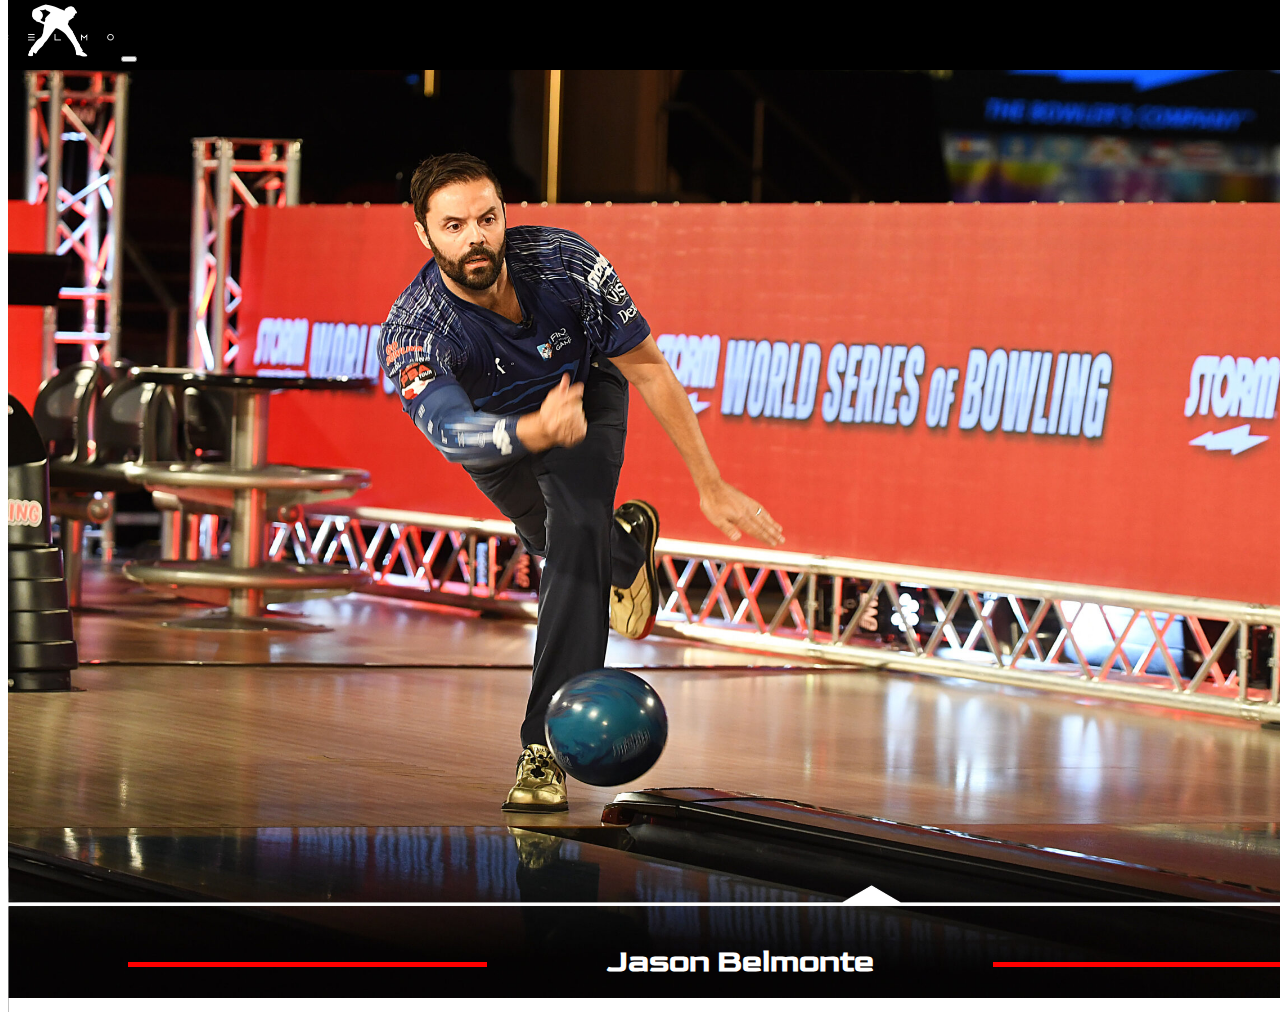
==== index.html @ c7147101 "FigmaYourLife" ====
<!doctype html>
<html lang="en">

<head>
    <meta charset="utf-8">
    <meta name="viewport" content="width=device-width, initial-scale=1">
    <title>Bootstrap demo</title>
    <link href="https://cdn.jsdelivr.net/npm/bootstrap@5.3.2/dist/css/bootstrap.min.css" rel="stylesheet"
        integrity="sha384-T3c6CoIi6uLrA9TneNEoa7RxnatzjcDSCmG1MXxSR1GAsXEV/Dwwykc2MPK8M2HN" crossorigin="anonymous">
    <link rel="stylesheet" href="./style/styles.css">
</head>

<body>

    <nav class="navbar navbar-expand-lg bg-body-tertiary">
        <div class="container-fluid black navbarSize">
            <a class="navbar-brand" href="#"><img class="logoImg" src="./assets/belmo-logo-wht.png" alt=""></a>
            <button class="navbar-toggler" type="button" data-bs-toggle="collapse" data-bs-target="#navbarNavAltMarkup"
                aria-controls="navbarNavAltMarkup" aria-expanded="false" aria-label="Toggle navigation">
                <span class="navbar-toggler-icon"></span>
            </button>
            <div class="collapse navbar-collapse" id="navbarNavAltMarkup">
                <div class="navbar-nav navbarItemSize even">
                    <a class="white underlineOut GoldMan btn" href="./interests.html">Interests</a>
                    <a class="white underlineOut GoldMan btn" href="./accomplishments.html">Accomplishments</a>
                </div>
            </div>
        </div>
    </nav>


    <div class="container-fluid width landingBG">
        <div class="row">
            <!-- <div class="col-4 col-sm-8 col-xl-10 col-xxl-12"><img src="./assets/landingpg.PNG" class="img-fluid" alt="..."></div> -->
            <div class="col"><img src="./assets/landing page.jpg"
                    class="img-fluid imgHeight" alt="..."></div>
        </div>

        <div class="row">
            <div class="col up"><img src="./assets/arrow up.png" class="img-fluid"
                    alt="..."></div>
        </div>

        <div class="row even up2">
            <div class="col"><img src="./assets/redline.PNG" class="img-fluid" alt="..."></div>
            <div class="col-5 GoldMan white">
                <h1>Jason Belmonte</h1>
            </div>
            <div class="col"><img src="./assets/redline.PNG" class="img-fluid" alt="..."></div>
        </div>
    </div>








    <script src="https://cdn.jsdelivr.net/npm/bootstrap@5.3.2/dist/js/bootstrap.bundle.min.js"
        integrity="sha384-C6RzsynM9kWDrMNeT87bh95OGNyZPhcTNXj1NW7RuBCsyN/o0jlpcV8Qyq46cDfL"
        crossorigin="anonymous"></script>
</body>

</html>
---- style/styles.css ----
@font-face {
    font-family: GoldMan;
    src: url(../assets/Goldman-Regular.ttf);
}

body {
    height: 1024px;
}

h5 {
    font-size: 36px;
}

p {
    font-size: 16px;
}

.black {
    background-color: black;
}

.landingBG {
    /* background-image: url(../assets/landing\ page.jpg); */
    background-size: cover;
    width: 1440px;
    height: 928px
}

.white {
    color: white;
}

.logoImg {
    width: 119px;
    height: 59px;
    margin-left: -10px;
}

.navbarSize {
    width: 1440px;
    height: 78px;
    margin-top: -8px;
    margin-bottom: -8px;
}

.navbarItemSize {
    width: 1319px;
    height: 96px;
    margin-left: -16px;
    font-size: 36px;
}

.underlineOut {
    text-decoration: none;
}

.GoldMan {
    font-family: "GoldMan";
}

.width {
    width: 1464px;
}

.width2 {
    width: 1440px;
}

.up {
    margin-top: -135px;
}

.even {
    display: flex;
    justify-content: space-evenly;
    align-items: center;
    text-align: center;
}



.up2 {
    margin-top: -95px;
}

.up3 {
    margin-top: -80px
}

.imgHeight {
    height: 928px;
    width: 1440px;
    opacity: 100%;
}

.center {
    text-align: center;
    display: flex;
    justify-content: center;
}

.cardup1 {
    margin-top: -900px;
}

.end {
    display: flex;
    justify-content: flex-start;
}

.borderRadius {
    border-radius: 20%;
}

.textLeft {
    text-align: left;
}

.cardImgHeight {
    height: 256px;
}

.down {
    margin-top: 16px;
}

.red {
    color: red;
}

.btn {
    color: white;
    font-size: 36px;
}

.btn:hover {
    color: red;
}
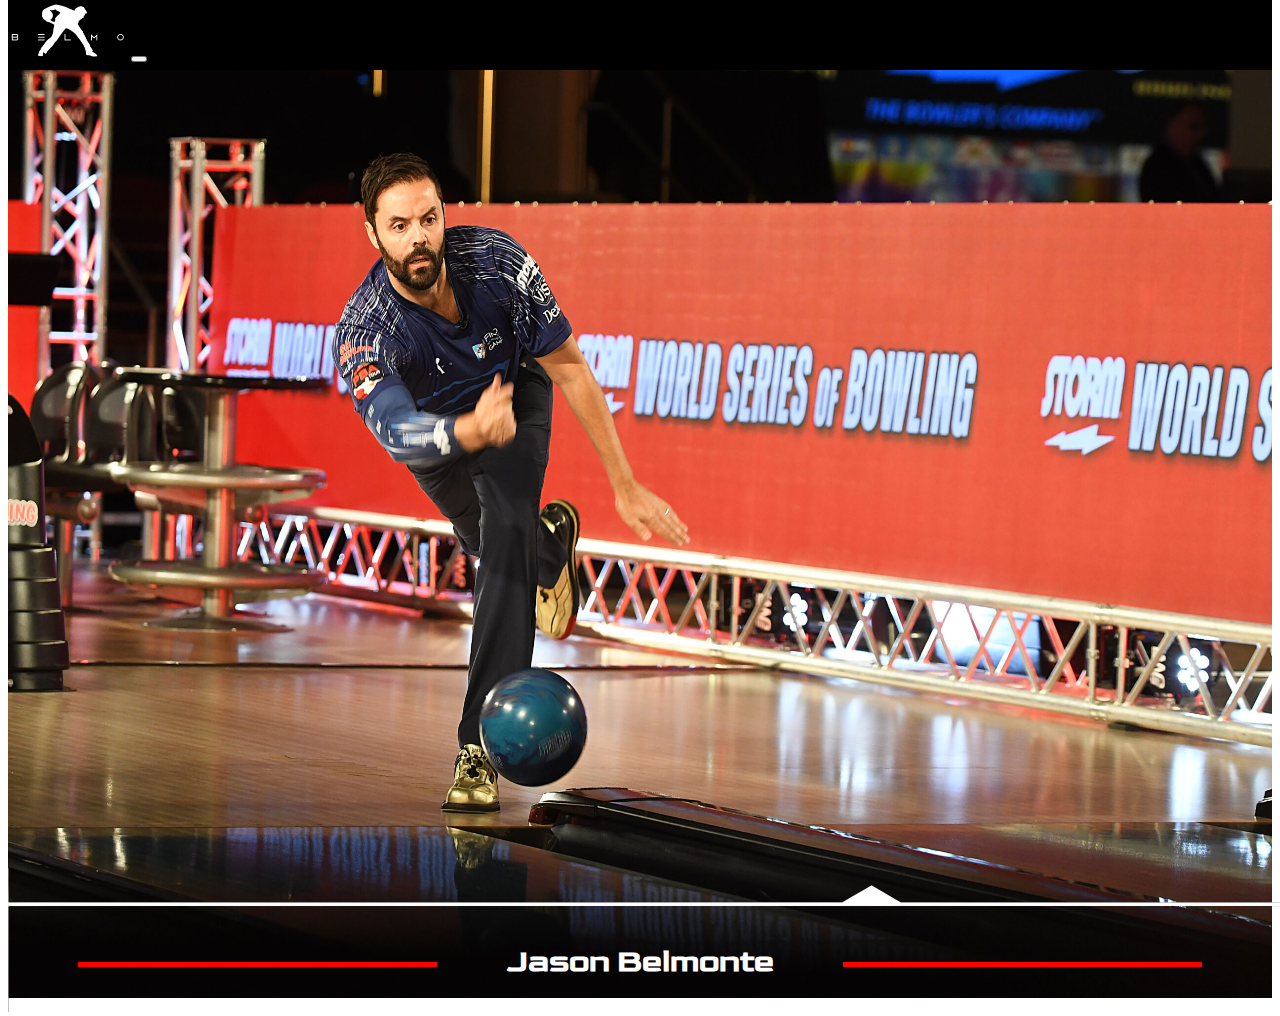
==== commit d10043d4: "comm" ====
--- a/index.html
+++ b/index.html
@@ -12,33 +12,43 @@
 
 <body>
 
-    <nav class="navbar navbar-expand-lg bg-body-tertiary">
-        <div class="container-fluid black navbarSize">
-            <a class="navbar-brand" href="#"><img class="logoImg" src="./assets/belmo-logo-wht.png" alt=""></a>
-            <button class="navbar-toggler" type="button" data-bs-toggle="collapse" data-bs-target="#navbarNavAltMarkup"
-                aria-controls="navbarNavAltMarkup" aria-expanded="false" aria-label="Toggle navigation">
-                <span class="navbar-toggler-icon"></span>
-            </button>
-            <div class="collapse navbar-collapse" id="navbarNavAltMarkup">
-                <div class="navbar-nav navbarItemSize even">
-                    <a class="white underlineOut GoldMan btn" href="./interests.html">Interests</a>
-                    <a class="white underlineOut GoldMan btn" href="./accomplishments.html">Accomplishments</a>
-                </div>
+    <div class="container-fluid width2">
+        <div class="row">
+            <div class="col">
+                <nav class="navbar navbar-expand-lg bg-body-tertiary">
+                    <div class="container-fluid navbarSize black">
+                        <a class="navbar-brand" href="#"><img class="logoImg" src="./assets/belmo-logo-wht.png"
+                                alt=""></a>
+                        <button class="navbar-toggler" type="button" data-bs-toggle="collapse"
+                            data-bs-target="#navbarNavAltMarkup" aria-controls="navbarNavAltMarkup"
+                            aria-expanded="false" aria-label="Toggle navigation">
+                            <span class="navbar-toggler-icon"></span>
+                        </button>
+                        <div class="collapse navbar-collapse" id="navbarNavAltMarkup">
+                            <div class="navbar-nav navbarItemSize even">
+                                <a class="white underlineOut GoldMan btn" href="./interests.html">Interests</a>
+                                <a class="white underlineOut GoldMan btn"
+                                    href="./accomplishments.html">Accomplishments</a>
+                            </div>
+                        </div>
+                    </div>
+                </nav>
             </div>
         </div>
-    </nav>
+    </div>
 
 
-    <div class="container-fluid width landingBG">
+
+
+
+    <div class="container-fluid width2 ">
         <div class="row">
             <!-- <div class="col-4 col-sm-8 col-xl-10 col-xxl-12"><img src="./assets/landingpg.PNG" class="img-fluid" alt="..."></div> -->
-            <div class="col"><img src="./assets/landing page.jpg"
-                    class="img-fluid imgHeight" alt="..."></div>
+            <div class="col"><img src="./assets/landing page.jpg" class="img-fluid imgHeight" alt="..."></div>
         </div>
 
         <div class="row">
-            <div class="col up"><img src="./assets/arrow up.png" class="img-fluid"
-                    alt="..."></div>
+            <div class="col up"><img src="./assets/arrow up.png" class="img-fluid" alt="..."></div>
         </div>
 
         <div class="row even up2">
--- a/style/styles.css
+++ b/style/styles.css
@@ -3,9 +3,12 @@
     src: url(../assets/Goldman-Regular.ttf);
 }
 
-body {
-    height: 1024px;
+@font-face {
+    font-family: GoldManBold;
+    src: url(../assets/Goldman-Bold.ttf);
 }
+
+
 
 h5 {
     font-size: 36px;
@@ -13,6 +16,10 @@
 
 p {
     font-size: 16px;
+}
+
+.GoldMandBold {
+    font-family: "GoldManBold";
 }
 
 .black {
@@ -33,18 +40,18 @@
 .logoImg {
     width: 119px;
     height: 59px;
-    margin-left: -10px;
+    /* margin-left: -10px; */
 }
 
 .navbarSize {
-    width: 1440px;
+    width: 100%;
     height: 78px;
     margin-top: -8px;
     margin-bottom: -8px;
 }
 
 .navbarItemSize {
-    width: 1319px;
+    width: 100%;
     height: 96px;
     margin-left: -16px;
     font-size: 36px;
@@ -62,9 +69,9 @@
     width: 1464px;
 }
 
-.width2 {
+/* .width2 {
     width: 1440px;
-}
+} */
 
 .up {
     margin-top: -135px;
@@ -89,7 +96,7 @@
 
 .imgHeight {
     height: 928px;
-    width: 1440px;
+    width: 100%;
     opacity: 100%;
 }
 
@@ -135,4 +142,25 @@
 
 .btn:hover {
     color: red;
-}+}
+
+.textBG {
+    background-color: #393535b5;
+    width: 922px;
+    height: 246px;
+    display: flex;
+    align-items: center;
+    text-align: center;
+    font-size: 32px;
+    line-height: 38px;
+}    
+
+.center{
+    display: flex;
+    justify-content: center;
+}
+
+.outline {
+    -webkit-text-stroke-color: black;
+    -webkit-text-stroke-width: medium;
+}
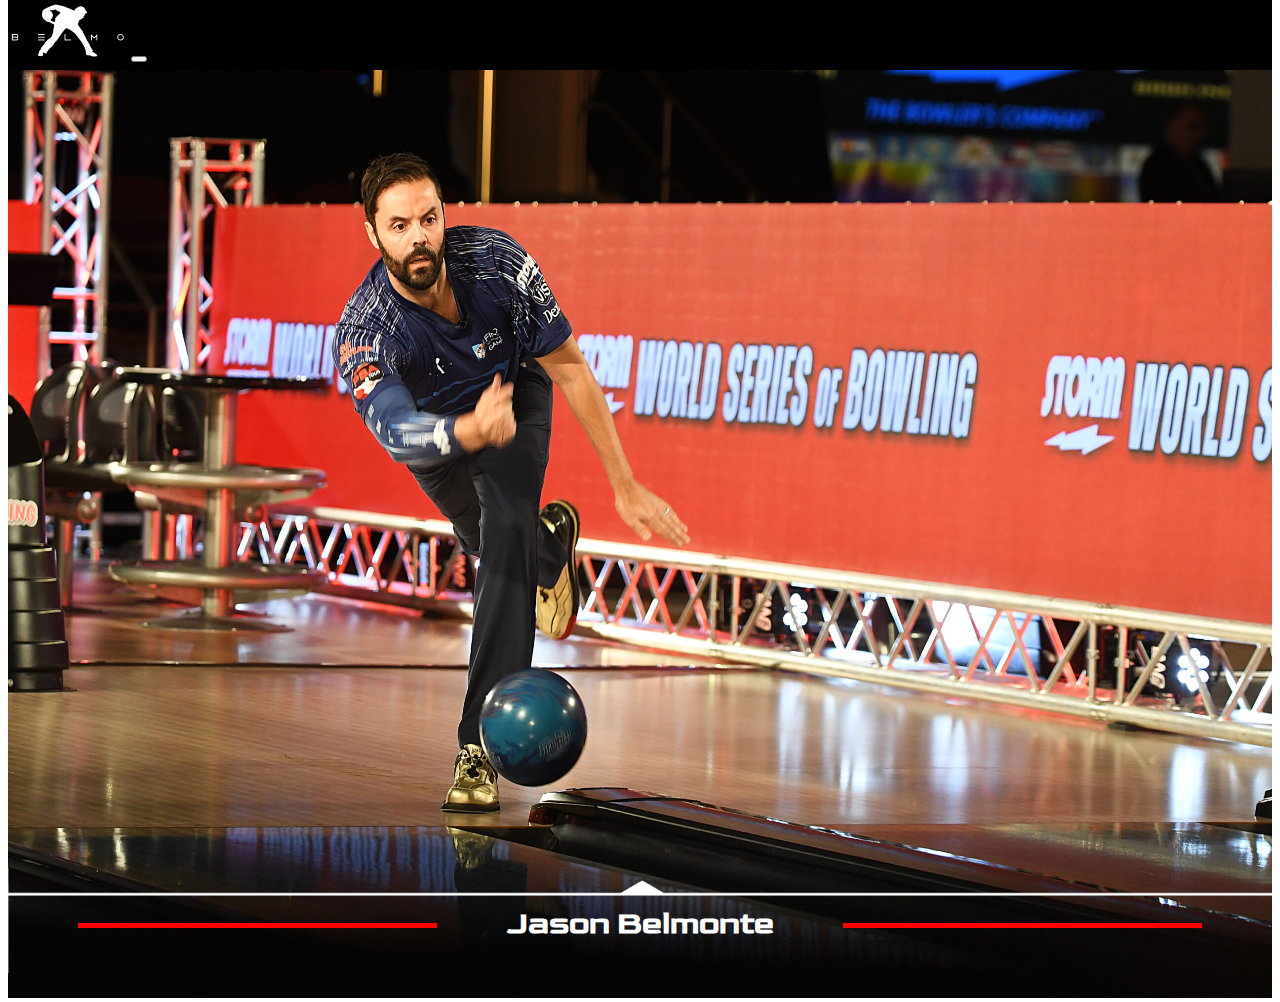
==== commit 915e7050: "fix" ====
--- a/index.html
+++ b/index.html
@@ -11,52 +11,44 @@
 </head>
 
 <body>
-
-    <div class="container-fluid width2">
-        <div class="row">
-            <div class="col">
-                <nav class="navbar navbar-expand-lg bg-body-tertiary">
-                    <div class="container-fluid navbarSize black">
-                        <a class="navbar-brand" href="#"><img class="logoImg" src="./assets/belmo-logo-wht.png"
-                                alt=""></a>
-                        <button class="navbar-toggler" type="button" data-bs-toggle="collapse"
-                            data-bs-target="#navbarNavAltMarkup" aria-controls="navbarNavAltMarkup"
-                            aria-expanded="false" aria-label="Toggle navigation">
-                            <span class="navbar-toggler-icon"></span>
-                        </button>
-                        <div class="collapse navbar-collapse" id="navbarNavAltMarkup">
-                            <div class="navbar-nav navbarItemSize even">
-                                <a class="white underlineOut GoldMan btn" href="./interests.html">Interests</a>
-                                <a class="white underlineOut GoldMan btn"
-                                    href="./accomplishments.html">Accomplishments</a>
-                            </div>
-                        </div>
-                    </div>
-                </nav>
+    <nav class="navbar navbar-expand-lg bg-body-tertiary">
+        <div class="container-fluid navbarSize black">
+            <a class="navbar-brand" href="#"><img class="logoImg" src="./assets/belmo-logo-wht.png" alt=""></a>
+            <button class="navbar-toggler" type="button" data-bs-toggle="collapse" data-bs-target="#navbarNavAltMarkup"
+                aria-controls="navbarNavAltMarkup" aria-expanded="false" aria-label="Toggle navigation">
+                <span class="navbar-toggler-icon"></span>
+            </button>
+            <div class="collapse navbar-collapse" id="navbarNavAltMarkup">
+                <div class="navbar-nav navbarItemSize even">
+                    <!-- <a class="nav-link active" aria-current="page" href="#">Home</a> -->
+                    <a class="white underlineOut GoldMan btn" href="./interests.html">Interests</a>
+                    <a class="white underlineOut GoldMan btn" href="./accomplishments.html">Accomplishments</a>
+                </div>
             </div>
         </div>
-    </div>
+    </nav>
 
 
 
 
 
-    <div class="container-fluid width2 ">
+
+    <div class="">
         <div class="row">
             <!-- <div class="col-4 col-sm-8 col-xl-10 col-xxl-12"><img src="./assets/landingpg.PNG" class="img-fluid" alt="..."></div> -->
-            <div class="col"><img src="./assets/landing page.jpg" class="img-fluid imgHeight" alt="..."></div>
+            <div class="col"><img src="./assets/landing page.jpg" class="imgHeight" alt="..."></div>
         </div>
 
         <div class="row">
-            <div class="col up"><img src="./assets/arrow up.png" class="img-fluid" alt="..."></div>
+            <div class="col up"><img src="./assets/arrow up.png" class="img-fluid width" alt="..."></div>
         </div>
 
         <div class="row even up2">
-            <div class="col"><img src="./assets/redline.PNG" class="img-fluid" alt="..."></div>
+            <div class="col"><img src="./assets/redline.PNG" class="img-fluid width" alt="..."></div>
             <div class="col-5 GoldMan white">
                 <h1>Jason Belmonte</h1>
             </div>
-            <div class="col"><img src="./assets/redline.PNG" class="img-fluid" alt="..."></div>
+            <div class="col"><img src="./assets/redline.PNG" class="img-fluid width" alt="..."></div>
         </div>
     </div>
 
--- a/style/styles.css
+++ b/style/styles.css
@@ -66,12 +66,9 @@
 }
 
 .width {
-    width: 1464px;
+    width: 100%;
 }
 
-/* .width2 {
-    width: 1440px;
-} */
 
 .up {
     margin-top: -135px;
@@ -146,11 +143,10 @@
 
 .textBG {
     background-color: #393535b5;
-    width: 922px;
+    width: 100%;
     height: 246px;
     display: flex;
     align-items: center;
-    text-align: center;
     font-size: 32px;
     line-height: 38px;
 }    
@@ -162,5 +158,5 @@
 
 .outline {
     -webkit-text-stroke-color: black;
-    -webkit-text-stroke-width: medium;
+    -webkit-text-stroke-width: 1px;
 }
